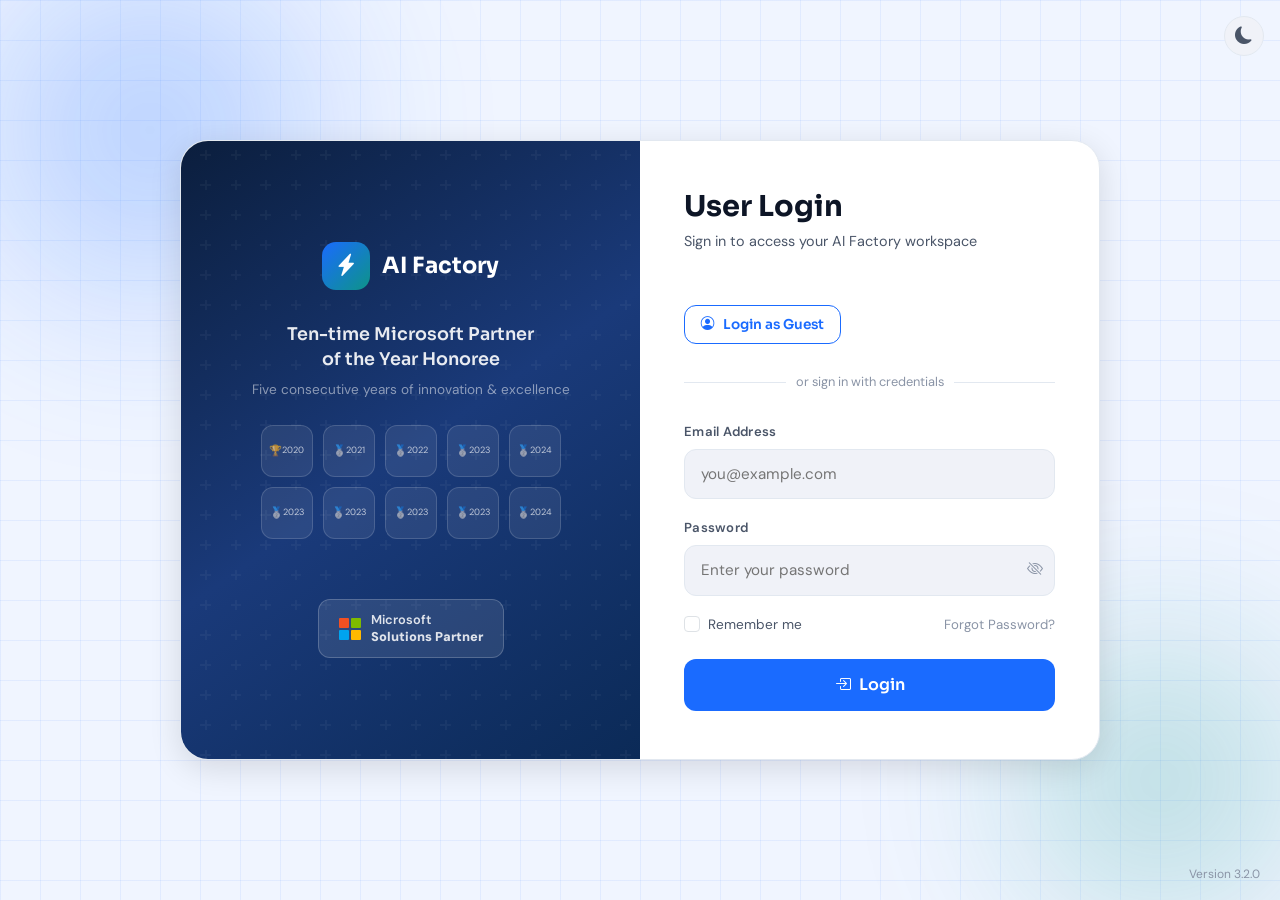
==== index.html @ bbc665ca "initial" ====
<!DOCTYPE html>
<html lang="en" data-theme="light">
<head>
  <meta charset="UTF-8" />
  <meta name="viewport" content="width=device-width, initial-scale=1.0" />
  <title>Login — AI Factory</title>

  <!-- Bootstrap 5 -->
  <link href="https://cdn.jsdelivr.net/npm/bootstrap@5.3.3/dist/css/bootstrap.min.css" rel="stylesheet" />
  <!-- Bootstrap Icons -->
  <link href="https://cdn.jsdelivr.net/npm/bootstrap-icons@1.11.3/font/bootstrap-icons.min.css" rel="stylesheet" />
  <!-- Google Fonts -->
  <link href="https://fonts.googleapis.com/css2?family=Sora:wght@300;400;500;600;700;800&family=DM+Sans:opsz,wght@9..40,300;9..40,400;9..40,500;9..40,600&display=swap" rel="stylesheet" />
  <!-- Styles -->
  <link rel="stylesheet" href="css/main.css" />
  <link rel="stylesheet" href="css/login.css" />

  <style>
    /* Spinner for button loading state */
    .spinner {
      display: inline-block;
      width: 14px; height: 14px;
      border: 2px solid rgba(255,255,255,.4);
      border-top-color: #fff;
      border-radius: 50%;
      animation: spin .7s linear infinite;
    }
    @keyframes spin { to { transform: rotate(360deg); } }

    /* Microsoft logo SVG colors */
    .ms-squares { display: flex; gap: 2px; }
    .ms-sq { width: 10px; height: 10px; border-radius: 1px; }
  </style>
</head>
<body class="login-body">

  <!-- Background elements -->
  <div class="login-grid"></div>
  <div class="login-blob login-blob-1"></div>
  <div class="login-blob login-blob-2"></div>

  <!-- Theme toggle (top-right) -->
  <button class="theme-toggle" style="position:fixed;top:16px;right:16px;z-index:100;"
          title="Toggle theme">
    <i class="bi bi-moon-fill"></i>
  </button>

  <!-- Toast container -->
  <div class="toast-container"></div>

  <!-- Login card -->
  <div class="login-wrapper">
    <div class="login-card">

      <!-- LEFT PANEL -->
      <div class="login-left">
        <!-- Logo -->
        <div class="login-logo anim-fade-up">
          <div class="login-logo-icon">
            <i class="bi bi-lightning-charge-fill"></i>
          </div>
          <span class="login-logo-text">AI Factory</span>
        </div>

        <!-- Title -->
        <div class="login-left-title anim-fade-up delay-1">
          Ten-time Microsoft Partner<br/>of the Year Honoree
        </div>
        <div class="login-left-sub anim-fade-up delay-2">
          Five consecutive years of innovation &amp; excellence
        </div>

        <!-- Award badges -->
        <div class="login-awards anim-fade-up delay-2" style="margin-top:24px;">
          <div class="award-badge" title="Winner 2020">🏆<small>2020</small></div>
          <div class="award-badge" title="Finalist 2021">🥈<small>2021</small></div>
          <div class="award-badge" title="Finalist 2022">🥈<small>2022</small></div>
          <div class="award-badge" title="Finalist 2023">🥈<small>2023</small></div>
          <div class="award-badge" title="Finalist 2024">🥈<small>2024</small></div>
          <div class="award-badge" title="Finalist 2023">🥈<small>2023</small></div>
          <div class="award-badge" title="Finalist 2023">🥈<small>2023</small></div>
          <div class="award-badge" title="Finalist 2023">🥈<small>2023</small></div>
          <div class="award-badge" title="Finalist 2023">🥈<small>2023</small></div>
          <div class="award-badge" title="Finalist 2024">🥈<small>2024</small></div>
        </div>

        <!-- Microsoft Partner badge -->
        <div class="ms-partner-badge anim-fade-up delay-3">
          <div class="ms-squares">
            <div style="display:grid;grid-template-columns:1fr 1fr;gap:2px;">
              <div style="width:10px;height:10px;background:#f25022;border-radius:1px;"></div>
              <div style="width:10px;height:10px;background:#7fba00;border-radius:1px;"></div>
              <div style="width:10px;height:10px;background:#00a4ef;border-radius:1px;"></div>
              <div style="width:10px;height:10px;background:#ffb900;border-radius:1px;"></div>
            </div>
          </div>
          <span>Microsoft<br/><strong>Solutions Partner</strong></span>
        </div>
      </div><!-- /login-left -->

      <!-- RIGHT PANEL -->
      <div class="login-right">
        <div class="login-right-header anim-fade-up">
          <h2>User Login</h2>
          <p>Sign in to access your AI Factory workspace</p>
        </div>

        <!-- Guest login -->
        <div class="guest-btn-wrap anim-fade-up delay-1">
          <button class="btn-outline-accent" id="guestBtn" style="font-size:.85rem;padding:8px 16px;">
            <i class="bi bi-person-circle"></i> Login as Guest
          </button>
        </div>

        <div class="or-divider anim-fade-up delay-1">or sign in with credentials</div>

        <!-- Login form -->
        <form id="loginForm" novalidate class="anim-fade-up delay-2">
          <!-- Email -->
          <div class="form-group">
            <label class="form-label" for="email">Email Address</label>
            <input
              type="email"
              id="email"
              class="form-input"
              placeholder="you@example.com"
              autocomplete="email"
            />
            <div class="field-error" id="emailError"></div>
          </div>

          <!-- Password -->
          <div class="form-group">
            <label class="form-label" for="password">Password</label>
            <div style="position:relative;">
              <input
                type="password"
                id="password"
                class="form-input"
                placeholder="Enter your password"
                autocomplete="current-password"
                style="padding-right:44px;"
              />
              <button type="button" id="togglePass"
                style="position:absolute;right:12px;top:50%;transform:translateY(-50%);
                       background:none;border:none;cursor:pointer;color:var(--text-muted);font-size:1rem;">
                <i class="bi bi-eye-slash" id="togglePassIcon"></i>
              </button>
            </div>
            <div class="field-error" id="passwordError"></div>
          </div>

          <!-- Remember me -->
          <div class="d-flex align-items-center justify-content-between" style="margin-top:4px;">
            <label class="d-flex align-items-center gap-2" style="cursor:pointer;">
              <input type="checkbox" id="remember" class="form-check-input" style="margin:0;" />
              <span class="form-check-label">Remember me</span>
            </label>
            <a href="#" class="forgot-link" style="margin:0;">Forgot Password?</a>
          </div>

          <!-- Submit -->
          <button type="submit" class="login-btn" id="loginBtn">
            <i class="bi bi-box-arrow-in-right"></i> Login
          </button>
        </form>

        <!-- Demo credentials hint -->
        <!-- <div class="demo-hint anim-fade-up delay-3">
          <div style="font-weight:700;margin-bottom:6px;color:var(--accent);">
            <i class="bi bi-info-circle"></i> Demo Accounts
          </div>
          <div style="margin-bottom:4px;">
            <strong>User 1 (No industry):</strong><br/>
            Email: <strong>demo@aifactory.com</strong> &nbsp;|&nbsp; Pass: <strong>Demo@123</strong>
          </div>
          <div>
            <strong>User 2 (Healthcare):</strong><br/>
            Email: <strong>health@aifactory.com</strong> &nbsp;|&nbsp; Pass: <strong>Health@123</strong>
          </div>
        </div> -->
      </div><!-- /login-right -->

    </div><!-- /login-card -->
  </div>

  <!-- Version -->
  <div class="login-version">Version 3.2.0</div>

  <!-- Scripts -->
  <script src="https://cdn.jsdelivr.net/npm/bootstrap@5.3.3/dist/js/bootstrap.bundle.min.js"></script>
  <script src="js/core.js"></script>
  <script>
    // Password toggle
    document.getElementById('togglePass')?.addEventListener('click', () => {
      const input = document.getElementById('password');
      const icon  = document.getElementById('togglePassIcon');
      if (input.type === 'password') {
        input.type = 'text';
        icon.className = 'bi bi-eye';
      } else {
        input.type = 'password';
        icon.className = 'bi bi-eye-slash';
      }
    });
  </script>
  <script src="js/login.js"></script>
</body>
</html>
---- css/main.css ----
/* =========================================
   AI Factory — Design System & Main Styles
   ========================================= */

/* Google Fonts */
@import url('https://fonts.googleapis.com/css2?family=Sora:wght@300;400;500;600;700;800&family=DM+Sans:ital,opsz,wght@0,9..40,300;0,9..40,400;0,9..40,500;0,9..40,600;1,9..40,400&display=swap');

/* ── CSS Variables (Light Mode) ── */
:root {
  /* Brand */
  --brand-primary: #1a6bff;
  --brand-secondary: #0d9488;
  --brand-gradient: linear-gradient(135deg, #1a6bff 0%, #0d9488 100%);

  /* Industry Accents (overridden per page) */
  --accent:        #1a6bff;
  --accent-light:  #e8f0ff;
  --accent-dark:   #1250cc;
  --accent-rgb:    26, 107, 255;

  /* Surface */
  --bg-body:       #f5f7fb;
  --bg-surface:    #ffffff;
  --bg-surface-2:  #f0f2f8;
  --bg-sidebar:    #0b1e3d;
  --bg-navbar:     #ffffff;

  /* Text */
  --text-primary:  #0d1526;
  --text-secondary:#4a5568;
  --text-muted:    #8a94a6;
  --text-inverse:  #ffffff;

  /* Border */
  --border:        #e2e8f0;
  --border-light:  #f0f4fa;

  /* Shadows */
  --shadow-sm:     0 1px 3px rgba(0,0,0,.06), 0 1px 2px rgba(0,0,0,.04);
  --shadow-md:     0 4px 16px rgba(0,0,0,.08);
  --shadow-lg:     0 8px 32px rgba(0,0,0,.12);
  --shadow-accent: 0 4px 20px rgba(var(--accent-rgb), .25);

  /* Typography */
  --font-display: 'Sora', sans-serif;
  --font-body:    'DM Sans', sans-serif;

  /* Radius */
  --radius-sm:  6px;
  --radius-md:  12px;
  --radius-lg:  20px;
  --radius-xl:  28px;

  /* Transitions */
  --transition: .22s cubic-bezier(.4,0,.2,1);
  --transition-slow: .38s cubic-bezier(.4,0,.2,1);

  /* Sidebar */
  --sidebar-width: 260px;
  --sidebar-collapsed: 72px;
}

/* ── Dark Mode Variables ── */
[data-theme="dark"] {
  --bg-body:       #0b1120;
  --bg-surface:    #111827;
  --bg-surface-2:  #1a2336;
  --bg-sidebar:    #070e1c;
  --bg-navbar:     #111827;

  --text-primary:  #f0f4ff;
  --text-secondary:#94a3b8;
  --text-muted:    #4a5568;

  --border:        #1e2d45;
  --border-light:  #1a2336;

  --shadow-sm:     0 1px 3px rgba(0,0,0,.3);
  --shadow-md:     0 4px 16px rgba(0,0,0,.4);
  --shadow-lg:     0 8px 32px rgba(0,0,0,.5);
}

/* ── Industry Themes ── */
[data-industry="healthcare"] {
  --accent:       #0d9488;
  --accent-light: #e6faf8;
  --accent-dark:  #0a7a70;
  --accent-rgb:   13, 148, 136;
}
[data-industry="financial"] {
  --accent:       #1a6bff;
  --accent-light: #e8f0ff;
  --accent-dark:  #1250cc;
  --accent-rgb:   26, 107, 255;
}
[data-industry="manufacturing"] {
  --accent:       #f97316;
  --accent-light: #fff3e8;
  --accent-dark:  #d95f00;
  --accent-rgb:   249, 115, 22;
}
[data-industry="retail"] {
  --accent:       #9333ea;
  --accent-light: #f3e8ff;
  --accent-dark:  #7c22d4;
  --accent-rgb:   147, 51, 234;
}
[data-industry="insurance"] {
  --accent:       #4f46e5;
  --accent-light: #eef2ff;
  --accent-dark:  #3d35c4;
  --accent-rgb:   79, 70, 229;
}

/* ── Reset & Base ── */
*, *::before, *::after { box-sizing: border-box; margin: 0; padding: 0; }

html { scroll-behavior: smooth; }

body {
  font-family: var(--font-body);
  background: var(--bg-body);
  color: var(--text-primary);
  transition: background var(--transition-slow), color var(--transition-slow);
  line-height: 1.6;
  -webkit-font-smoothing: antialiased;
}

h1, h2, h3, h4, h5, h6 {
  font-family: var(--font-display);
  font-weight: 700;
  line-height: 1.2;
  color: var(--text-primary);
}

a { text-decoration: none; color: var(--accent); transition: color var(--transition); }
a:hover { color: var(--accent-dark); }

img { max-width: 100%; display: block; }

/* ── Utility ── */
.text-accent { color: var(--accent) !important; }
.bg-accent   { background: var(--accent) !important; }
.border-accent { border-color: var(--accent) !important; }

.section-tag {
  display: inline-flex;
  align-items: center;
  gap: 6px;
  font-size: .75rem;
  font-weight: 600;
  letter-spacing: .08em;
  text-transform: uppercase;
  color: var(--accent);
  background: var(--accent-light);
  padding: 4px 12px;
  border-radius: 999px;
  margin-bottom: 14px;
}

.card-aif {
  background: var(--bg-surface);
  border: 1px solid var(--border);
  border-radius: var(--radius-lg);
  box-shadow: var(--shadow-sm);
  transition: transform var(--transition), box-shadow var(--transition), border-color var(--transition);
}
.card-aif:hover {
  transform: translateY(-3px);
  box-shadow: var(--shadow-md);
  border-color: rgba(var(--accent-rgb), .3);
}

.btn-accent {
  background: var(--accent);
  color: #fff !important;
  border: none;
  border-radius: var(--radius-md);
  padding: 10px 24px;
  font-family: var(--font-display);
  font-weight: 600;
  font-size: .9rem;
  cursor: pointer;
  transition: background var(--transition), box-shadow var(--transition), transform var(--transition);
  display: inline-flex;
  align-items: center;
  gap: 8px;
}
.btn-accent:hover {
  background: var(--accent-dark);
  box-shadow: var(--shadow-accent);
  transform: translateY(-1px);
  color: #fff !important;
}

.btn-outline-accent {
  background: transparent;
  color: var(--accent) !important;
  border: 1.5px solid var(--accent);
  border-radius: var(--radius-md);
  padding: 9px 22px;
  font-family: var(--font-display);
  font-weight: 600;
  font-size: .9rem;
  cursor: pointer;
  transition: all var(--transition);
  display: inline-flex;
  align-items: center;
  gap: 8px;
}
.btn-outline-accent:hover {
  background: var(--accent);
  color: #fff !important;
  box-shadow: var(--shadow-accent);
}

/* ── Theme Toggle ── */
.theme-toggle {
  width: 40px;
  height: 40px;
  border-radius: 50%;
  border: 1.5px solid var(--border);
  background: var(--bg-surface-2);
  cursor: pointer;
  display: flex;
  align-items: center;
  justify-content: center;
  font-size: 1.1rem;
  transition: all var(--transition);
  color: var(--text-secondary);
}
.theme-toggle:hover {
  border-color: var(--accent);
  color: var(--accent);
  background: var(--accent-light);
}

/* ── Animations ── */
@keyframes fadeUp {
  from { opacity: 0; transform: translateY(24px); }
  to   { opacity: 1; transform: translateY(0); }
}
@keyframes fadeIn {
  from { opacity: 0; }
  to   { opacity: 1; }
}
@keyframes scaleIn {
  from { opacity: 0; transform: scale(.94); }
  to   { opacity: 1; transform: scale(1); }
}
@keyframes pulse-dot {
  0%, 100% { transform: scale(1); opacity: 1; }
  50%       { transform: scale(1.4); opacity: .7; }
}
@keyframes slideRight {
  from { width: 0; }
  to   { width: 100%; }
}

.anim-fade-up   { animation: fadeUp .6s ease both; }
.anim-fade-in   { animation: fadeIn .5s ease both; }
.anim-scale-in  { animation: scaleIn .5s ease both; }

.delay-1 { animation-delay: .1s; }
.delay-2 { animation-delay: .2s; }
.delay-3 { animation-delay: .3s; }
.delay-4 { animation-delay: .4s; }
.delay-5 { animation-delay: .5s; }
.delay-6 { animation-delay: .6s; }

/* ── Scrollbar ── */
::-webkit-scrollbar { width: 6px; height: 6px; }
::-webkit-scrollbar-track { background: transparent; }
::-webkit-scrollbar-thumb { background: var(--border); border-radius: 99px; }
::-webkit-scrollbar-thumb:hover { background: var(--text-muted); }
---- css/login.css ----
/* =========================================
   Login Page Styles
   ========================================= */

body.login-body {
  min-height: 100vh;
  background: #f0f5ff;
  display: flex;
  align-items: center;
  justify-content: center;
  position: relative;
  overflow: hidden;
}

[data-theme="dark"] body.login-body,
[data-theme="dark"].login-body {
  background: #080f1e;
}

/* Decorative blobs */
.login-blob {
  position: fixed;
  border-radius: 50%;
  filter: blur(80px);
  opacity: .35;
  pointer-events: none;
  z-index: 0;
}
.login-blob-1 {
  width: 500px; height: 500px;
  background: radial-gradient(circle, #1a6bff 0%, transparent 70%);
  top: -120px; left: -100px;
  animation: blobFloat 8s ease-in-out infinite alternate;
}
.login-blob-2 {
  width: 400px; height: 400px;
  background: radial-gradient(circle, #0d9488 0%, transparent 70%);
  bottom: -80px; right: -80px;
  animation: blobFloat 10s ease-in-out infinite alternate-reverse;
}

@keyframes blobFloat {
  from { transform: translate(0,0) scale(1); }
  to   { transform: translate(30px, 20px) scale(1.08); }
}

/* Circuit grid bg */
.login-grid {
  position: fixed;
  inset: 0;
  background-image:
    linear-gradient(rgba(26,107,255,.07) 1px, transparent 1px),
    linear-gradient(90deg, rgba(26,107,255,.07) 1px, transparent 1px);
  background-size: 40px 40px;
  z-index: 0;
  pointer-events: none;
}

/* Login card */
.login-wrapper {
  position: relative;
  z-index: 1;
  width: 100%;
  max-width: 960px;
  padding: 20px;
}

.login-card {
  background: var(--bg-surface);
  border: 1px solid var(--border);
  border-radius: var(--radius-xl);
  box-shadow: var(--shadow-lg);
  overflow: hidden;
  display: grid;
  grid-template-columns: 1fr 1fr;
  min-height: 580px;
  animation: scaleIn .5s ease both;
}

@media (max-width: 768px) {
  .login-card { grid-template-columns: 1fr; }
  .login-left  { display: none; }
}

/* Left panel */
.login-left {
  background: linear-gradient(145deg, #0b1e3d 0%, #1a3a7a 50%, #0b2a57 100%);
  padding: 48px 40px;
  display: flex;
  flex-direction: column;
  align-items: center;
  justify-content: center;
  position: relative;
  overflow: hidden;
}

.login-left::before {
  content: '';
  position: absolute;
  inset: 0;
  background: url("data:image/svg+xml,%3Csvg width='60' height='60' viewBox='0 0 60 60' xmlns='http://www.w3.org/2000/svg'%3E%3Cg fill='none' fill-rule='evenodd'%3E%3Cg fill='%23ffffff' fill-opacity='0.04'%3E%3Cpath d='M36 34v-4h-2v4h-4v2h4v4h2v-4h4v-2h-4zm0-30V0h-2v4h-4v2h4v4h2V6h4V4h-4zM6 34v-4H4v4H0v2h4v4h2v-4h4v-2H6zM6 4V0H4v4H0v2h4v4h2V6h4V4H6z'/%3E%3C/g%3E%3C/g%3E%3C/svg%3E") center/60px;
}

.login-logo {
  display: flex;
  align-items: center;
  gap: 12px;
  margin-bottom: 32px;
}
.login-logo-icon {
  width: 48px; height: 48px;
  background: var(--brand-gradient);
  border-radius: 14px;
  display: flex; align-items: center; justify-content: center;
  font-size: 1.4rem; color: #fff;
}
.login-logo-text {
  font-family: var(--font-display);
  font-size: 1.4rem;
  font-weight: 700;
  color: #fff;
}

.login-awards {
  display: grid;
  grid-template-columns: repeat(5, 1fr);
  gap: 10px;
  margin-bottom: 32px;
}
.award-badge {
  width: 52px; height: 52px;
  background: rgba(255,255,255,.08);
  border: 1px solid rgba(255,255,255,.15);
  border-radius: 12px;
  display: flex; align-items: center; justify-content: center;
  font-size: .65rem; color: rgba(255,255,255,.7);
  text-align: center;
  line-height: 1.2;
  transition: all var(--transition);
  position: relative;
}
.award-badge:hover {
  background: rgba(255,255,255,.15);
  border-color: rgba(255,255,255,.3);
}
.award-badge .award-year {
  position: absolute;
  bottom: -18px;
  font-size: .6rem;
  color: rgba(255,255,255,.5);
  white-space: nowrap;
}

.login-left-title {
  font-family: var(--font-display);
  font-size: 1.1rem;
  font-weight: 600;
  color: rgba(255,255,255,.9);
  text-align: center;
  margin-bottom: 8px;
  line-height: 1.4;
}
.login-left-sub {
  font-size: .85rem;
  color: rgba(255,255,255,.5);
  text-align: center;
}

.ms-partner-badge {
  display: flex;
  align-items: center;
  gap: 10px;
  background: rgba(255,255,255,.1);
  border: 1px solid rgba(255,255,255,.2);
  border-radius: 12px;
  padding: 12px 20px;
  margin-top: 28px;
}
.ms-partner-badge span {
  font-size: .8rem;
  font-weight: 600;
  color: rgba(255,255,255,.85);
  line-height: 1.3;
}

/* Right panel */
.login-right {
  padding: 48px 44px;
  display: flex;
  flex-direction: column;
  justify-content: center;
}

.login-right-header {
  margin-bottom: 36px;
}
.login-right-header h2 {
  font-family: var(--font-display);
  font-size: 1.8rem;
  color: var(--text-primary);
  margin-bottom: 6px;
}
.login-right-header p {
  font-size: .9rem;
  color: var(--text-secondary);
}

.guest-btn-wrap {
  display: flex;
  align-items: center;
  gap: 12px;
  margin-bottom: 28px;
}
.or-divider {
  display: flex;
  align-items: center;
  gap: 10px;
  font-size: .8rem;
  color: var(--text-muted);
  margin-bottom: 28px;
}
.or-divider::before, .or-divider::after {
  content: '';
  flex: 1;
  height: 1px;
  background: var(--border);
}

/* Form fields */
.form-group { margin-bottom: 18px; }
.form-label {
  display: block;
  font-size: .82rem;
  font-weight: 600;
  color: var(--text-secondary);
  margin-bottom: 7px;
  letter-spacing: .02em;
}
.form-input {
  width: 100%;
  background: var(--bg-surface-2);
  border: 1.5px solid var(--border);
  border-radius: var(--radius-md);
  padding: 12px 16px;
  font-family: var(--font-body);
  font-size: .95rem;
  color: var(--text-primary);
  transition: border-color var(--transition), box-shadow var(--transition), background var(--transition);
  outline: none;
}
.form-input:focus {
  border-color: var(--accent);
  box-shadow: 0 0 0 3px rgba(var(--accent-rgb), .12);
  background: var(--bg-surface);
}
.form-input.error { border-color: #ef4444; }
.form-input.error:focus { box-shadow: 0 0 0 3px rgba(239,68,68,.12); }

.field-error {
  font-size: .78rem;
  color: #ef4444;
  margin-top: 5px;
  display: none;
}
.field-error.visible { display: block; }

.form-check-label {
  font-size: .85rem;
  color: var(--text-secondary);
  cursor: pointer;
}
.form-check-input {
  accent-color: var(--accent);
  width: 16px; height: 16px;
  cursor: pointer;
}

.login-btn {
  width: 100%;
  padding: 13px;
  font-size: 1rem;
  font-weight: 600;
  margin-top: 24px;
  border-radius: var(--radius-md);
  background: var(--accent);
  color: #fff;
  border: none;
  cursor: pointer;
  font-family: var(--font-display);
  transition: all var(--transition);
  display: flex;
  align-items: center;
  justify-content: center;
  gap: 8px;
}
.login-btn:hover {
  background: var(--accent-dark);
  box-shadow: var(--shadow-accent);
  transform: translateY(-1px);
}
.login-btn:active { transform: translateY(0); }

.forgot-link {
  font-size: .83rem;
  color: var(--text-muted);
  cursor: pointer;
  margin-top: 16px;
  display: block;
  text-align: right;
}
.forgot-link:hover { color: var(--accent); }

.login-version {
  position: fixed;
  bottom: 16px; right: 20px;
  font-size: .75rem;
  color: var(--text-muted);
  z-index: 1;
}

/* Toast */
.toast-container {
  position: fixed;
  top: 20px; right: 20px;
  z-index: 9999;
}
.toast-msg {
  background: var(--bg-surface);
  border: 1px solid var(--border);
  border-radius: var(--radius-md);
  padding: 12px 18px;
  box-shadow: var(--shadow-lg);
  font-size: .88rem;
  color: var(--text-primary);
  display: flex;
  align-items: center;
  gap: 10px;
  animation: fadeUp .3s ease;
  margin-bottom: 8px;
}
.toast-msg.success { border-left: 3px solid #22c55e; }
.toast-msg.error   { border-left: 3px solid #ef4444; }

/* Demo creds hint */
.demo-hint {
  background: var(--accent-light);
  border: 1px solid rgba(var(--accent-rgb), .2);
  border-radius: var(--radius-md);
  padding: 12px 16px;
  margin-top: 20px;
  font-size: .82rem;
  color: var(--text-secondary);
}
.demo-hint strong { color: var(--accent); }
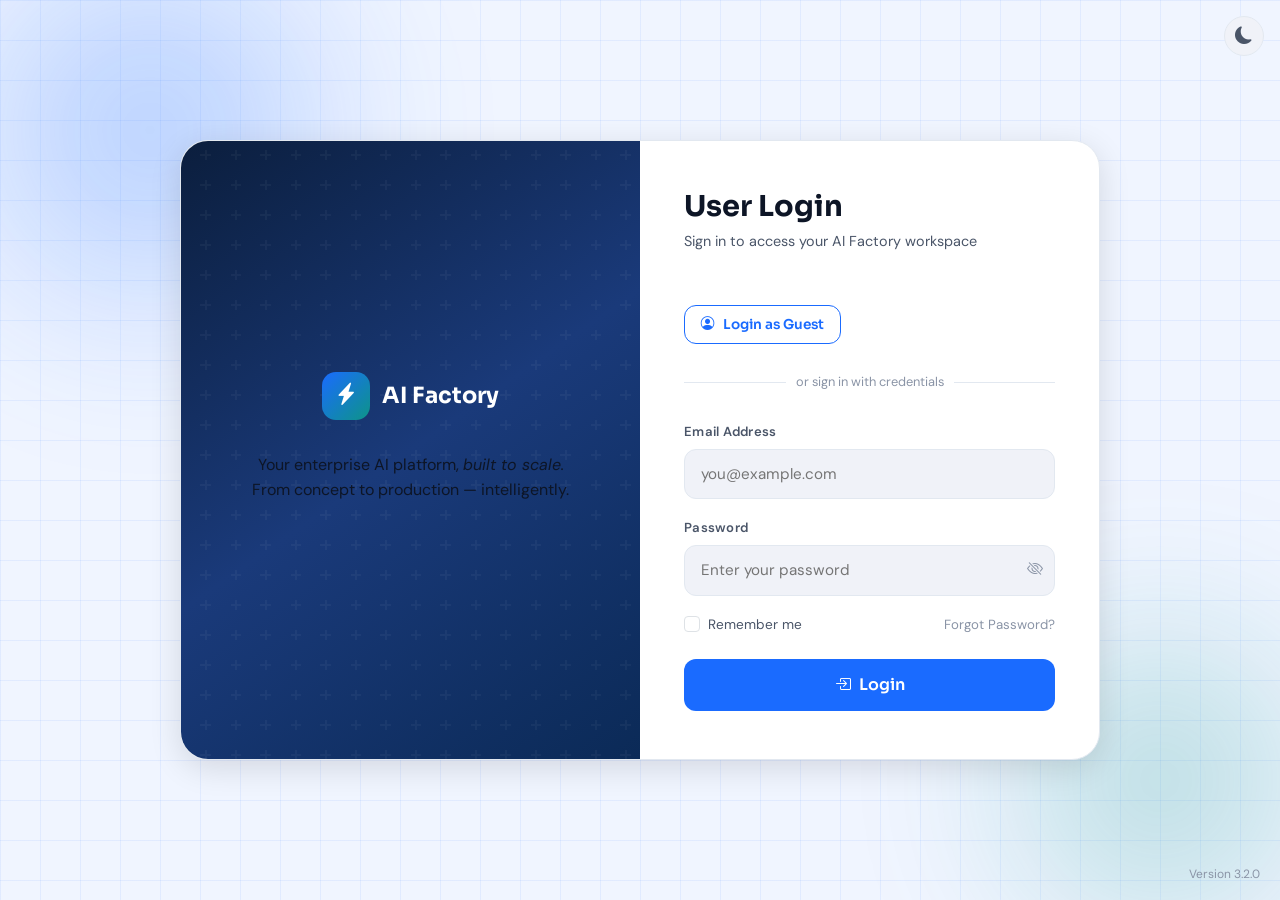
==== commit 198667ef: "Updated Index.html" ====
--- a/index.html
+++ b/index.html
@@ -54,6 +54,7 @@
 
       <!-- LEFT PANEL -->
       <div class="login-left">
+
         <!-- Logo -->
         <div class="login-logo anim-fade-up">
           <div class="login-logo-icon">
@@ -62,40 +63,211 @@
           <span class="login-logo-text">AI Factory</span>
         </div>
 
-        <!-- Title -->
-        <div class="login-left-title anim-fade-up delay-1">
-          Ten-time Microsoft Partner<br/>of the Year Honoree
-        </div>
-        <div class="login-left-sub anim-fade-up delay-2">
-          Five consecutive years of innovation &amp; excellence
-        </div>
-
-        <!-- Award badges -->
-        <div class="login-awards anim-fade-up delay-2" style="margin-top:24px;">
-          <div class="award-badge" title="Winner 2020">🏆<small>2020</small></div>
-          <div class="award-badge" title="Finalist 2021">🥈<small>2021</small></div>
-          <div class="award-badge" title="Finalist 2022">🥈<small>2022</small></div>
-          <div class="award-badge" title="Finalist 2023">🥈<small>2023</small></div>
-          <div class="award-badge" title="Finalist 2024">🥈<small>2024</small></div>
-          <div class="award-badge" title="Finalist 2023">🥈<small>2023</small></div>
-          <div class="award-badge" title="Finalist 2023">🥈<small>2023</small></div>
-          <div class="award-badge" title="Finalist 2023">🥈<small>2023</small></div>
-          <div class="award-badge" title="Finalist 2023">🥈<small>2023</small></div>
-          <div class="award-badge" title="Finalist 2024">🥈<small>2024</small></div>
-        </div>
-
-        <!-- Microsoft Partner badge -->
-        <div class="ms-partner-badge anim-fade-up delay-3">
-          <div class="ms-squares">
-            <div style="display:grid;grid-template-columns:1fr 1fr;gap:2px;">
-              <div style="width:10px;height:10px;background:#f25022;border-radius:1px;"></div>
-              <div style="width:10px;height:10px;background:#7fba00;border-radius:1px;"></div>
-              <div style="width:10px;height:10px;background:#00a4ef;border-radius:1px;"></div>
-              <div style="width:10px;height:10px;background:#ffb900;border-radius:1px;"></div>
-            </div>
-          </div>
-          <span>Microsoft<br/><strong>Solutions Partner</strong></span>
-        </div>
+        <!-- Tagline -->
+        <div class="ll-headline anim-fade-up delay-1">
+          Your enterprise AI platform, <em>built to scale.</em>
+        </div>
+        <div class="ll-sub anim-fade-up delay-2">
+          From concept to production — intelligently.
+        </div>
+
+        <!-- Illustration -->
+        <div class="ll-illustration anim-fade-up delay-2">
+          <svg viewBox="0 0 360 300" xmlns="http://www.w3.org/2000/svg" class="ll-svg">
+            <defs>
+
+              <radialGradient id="bgGlow" cx="50%" cy="50%" r="50%">
+                <stop offset="0%" stop-color="#1a6bff" stop-opacity=".15"></stop>
+                <stop offset="100%" stop-color="#0d9488" stop-opacity="0"></stop>
+              </radialGradient>
+
+              <linearGradient id="coreGrad" x1="0%" y1="0%" x2="100%" y2="100%">
+                <stop offset="0%" stop-color="#1a6bff"></stop>
+                <stop offset="100%" stop-color="#0d9488"></stop>
+              </linearGradient>
+
+              <linearGradient id="ringGrad" x1="0%" y1="0%" x2="100%" y2="100%">
+                <stop offset="0%" stop-color="#1a6bff" stop-opacity=".5"></stop>
+                <stop offset="100%" stop-color="#0d9488" stop-opacity=".5"></stop>
+              </linearGradient>
+
+              <linearGradient id="barA" x1="0%" y1="0%" x2="0%" y2="100%">
+                <stop offset="0%" stop-color="#1a6bff" stop-opacity=".9"></stop>
+                <stop offset="100%" stop-color="#0d9488" stop-opacity=".6"></stop>
+              </linearGradient>
+              <linearGradient id="barB" x1="0%" y1="0%" x2="0%" y2="100%">
+                <stop offset="0%" stop-color="#0d9488" stop-opacity=".9"></stop>
+                <stop offset="100%" stop-color="#1a6bff" stop-opacity=".5"></stop>
+              </linearGradient>
+
+              <filter id="softglow" x="-40%" y="-40%" width="180%" height="180%">
+                <feGaussianBlur stdDeviation="4" result="b"></feGaussianBlur>
+                <feMerge><feMergeNode in="b"></feMergeNode><feMergeNode in="SourceGraphic"></feMergeNode></feMerge>
+              </filter>
+
+              <filter id="subtleglow" x="-20%" y="-20%" width="140%" height="140%">
+                <feGaussianBlur stdDeviation="2" result="b"></feGaussianBlur>
+                <feMerge><feMergeNode in="b"></feMergeNode><feMergeNode in="SourceGraphic"></feMergeNode></feMerge>
+              </filter>
+
+              <clipPath id="cardClip">
+                <rect x="60" y="50" width="240" height="190" rx="18"></rect>
+              </clipPath>
+            </defs>
+
+            <!-- Ambient background glow -->
+            <ellipse cx="180" cy="148" rx="155" ry="128" fill="url(#bgGlow)"></ellipse>
+
+            <!-- ── Outer decorative orbit rings ── -->
+            <ellipse cx="180" cy="148" rx="148" ry="120" fill="none" stroke="rgba(255,255,255,.05)" stroke-width="1" stroke-dasharray="3 7"></ellipse>
+            <ellipse cx="180" cy="148" rx="118" ry="94" fill="none" stroke="rgba(255,255,255,.07)" stroke-width="1" stroke-dasharray="5 9"></ellipse>
+
+            <!-- ── Floating mini dashboard card ── -->
+            <!-- card shadow -->
+            <rect x="62" y="53" width="236" height="185" rx="17" fill="rgba(0,0,0,.35)" filter="url(#softglow)"></rect>
+            <!-- card body -->
+            <rect x="60" y="50" width="236" height="185" rx="17" fill="rgba(255,255,255,.05)" stroke="rgba(255,255,255,.1)" stroke-width="1"></rect>
+            <!-- card header bar -->
+            <rect x="60" y="50" width="236" height="36" rx="17" fill="rgba(255,255,255,.06)"></rect>
+            <rect x="60" y="68" width="236" height="18" fill="rgba(255,255,255,.06)"></rect>
+            <!-- traffic-light dots -->
+            <circle cx="81" cy="68" r="4.5" fill="rgba(255,255,255,.12)"></circle>
+            <circle cx="96" cy="68" r="4.5" fill="rgba(255,255,255,.12)"></circle>
+            <circle cx="111" cy="68" r="4.5" fill="rgba(255,255,255,.12)"></circle>
+            <!-- header label placeholder -->
+            <rect x="128" y="62" width="90" height="7" rx="3.5" fill="rgba(255,255,255,.12)"></rect>
+            <!-- right icon placeholder -->
+            <rect x="262" y="62" width="18" height="7" rx="3.5" fill="rgba(255,255,255,.08)"></rect>
+
+            <!-- ── Chart area (inside card) ── -->
+            <!-- subtle chart bg -->
+            <rect x="76" y="96" width="204" height="94" rx="8" fill="rgba(255,255,255,.03)" stroke="rgba(255,255,255,.05)" stroke-width="1"></rect>
+
+            <!-- Grid lines (horizontal) -->
+            <line x1="76" y1="120" x2="280" y2="120" stroke="rgba(255,255,255,.05)" stroke-width="1"></line>
+            <line x1="76" y1="140" x2="280" y2="140" stroke="rgba(255,255,255,.05)" stroke-width="1"></line>
+            <line x1="76" y1="160" x2="280" y2="160" stroke="rgba(255,255,255,.05)" stroke-width="1"></line>
+
+            <!-- Smooth area chart fill -->
+            <path d="M80,172 C100,172 105,130 120,125 C135,120 145,155 160,145
+                      C175,135 185,108 200,110 C215,112 225,140 240,132
+                      C255,124 265,105 276,100 L276,172 Z" fill="url(#barA)" opacity=".25"></path>
+            <!-- Area chart line -->
+            <path d="M80,172 C100,172 105,130 120,125 C135,120 145,155 160,145
+                      C175,135 185,108 200,110 C215,112 225,140 240,132
+                      C255,124 265,105 276,100" fill="none" stroke="url(#ringGrad)" stroke-width="2" stroke-linecap="round" filter="url(#subtleglow)"></path>
+
+            <!-- Second line (teal) -->
+            <path d="M80,165 C98,162 110,148 126,150 C142,152 152,168 168,162
+                      C184,156 192,138 208,135 C224,132 236,148 252,142 C262,138 270,128 276,122" fill="none" stroke="rgba(13,148,136,.55)" stroke-width="1.5" stroke-dasharray="4 3" stroke-linecap="round"></path>
+
+            <!-- Animated dot tracking the main line -->
+            <circle r="4" fill="#1a6bff" filter="url(#subtleglow)">
+              <animateMotion dur="5s" repeatCount="indefinite" path="M80,172 C100,172 105,130 120,125 C135,120 145,155 160,145 C175,135 185,108 200,110 C215,112 225,140 240,132 C255,124 265,105 276,100" keyTimes="0;1" calcMode="linear"></animateMotion>
+            </circle>
+
+            <!-- ── Mini bar chart (right side of card) ── -->
+            <rect x="236" y="104" width="12" height="50" rx="3" fill="url(#barA)" opacity=".5"></rect>
+            <rect x="252" y="116" width="12" height="38" rx="3" fill="url(#barB)" opacity=".5"></rect>
+
+            <!-- ── KPI pill row at card bottom ── -->
+            <!-- pill 1 -->
+            <rect x="76" y="200" width="66" height="22" rx="7" fill="rgba(26,107,255,.15)" stroke="rgba(26,107,255,.25)" stroke-width="1"></rect>
+            <rect x="84" y="207" width="30" height="5" rx="2.5" fill="rgba(255,255,255,.35)"></rect>
+            <rect x="84" y="215" width="18" height="4" rx="2" fill="rgba(26,107,255,.6)"></rect>
+            <!-- pill 2 -->
+            <rect x="150" y="200" width="66" height="22" rx="7" fill="rgba(13,148,136,.15)" stroke="rgba(13,148,136,.25)" stroke-width="1"></rect>
+            <rect x="158" y="207" width="30" height="5" rx="2.5" fill="rgba(255,255,255,.35)"></rect>
+            <rect x="158" y="215" width="22" height="4" rx="2" fill="rgba(13,148,136,.6)"></rect>
+            <!-- pill 3 -->
+            <rect x="224" y="200" width="66" height="22" rx="7" fill="rgba(99,102,241,.15)" stroke="rgba(99,102,241,.25)" stroke-width="1"></rect>
+            <rect x="232" y="207" width="30" height="5" rx="2.5" fill="rgba(255,255,255,.35)"></rect>
+            <rect x="232" y="215" width="26" height="4" rx="2" fill="rgba(99,102,241,.6)"></rect>
+
+            <!-- ── Central AI core orb (floating above card) ── -->
+            <!-- outer halo -->
+            <circle cx="180" cy="148" r="46" fill="none" stroke="url(#ringGrad)" stroke-width="1" opacity=".4">
+              <animateTransform attributeName="transform" type="rotate" from="0 180 148" to="360 180 148" dur="18s" repeatCount="indefinite"></animateTransform>
+            </circle>
+            <!-- rotating dashed ring -->
+            <circle cx="180" cy="148" r="38" fill="none" stroke="rgba(255,255,255,.15)" stroke-width="1" stroke-dasharray="6 5">
+              <animateTransform attributeName="transform" type="rotate" from="0 180 148" to="-360 180 148" dur="12s" repeatCount="indefinite"></animateTransform>
+            </circle>
+            <!-- core body -->
+            <circle cx="180" cy="148" r="30" fill="url(#coreGrad)" filter="url(#softglow)" opacity=".92"></circle>
+            <!-- core highlight -->
+            <ellipse cx="174" cy="140" rx="10" ry="7" fill="rgba(255,255,255,.18)"></ellipse>
+            <!-- circuit / AI icon -->
+            <g transform="translate(166,134)" fill="none" stroke="white" stroke-width="1.7" stroke-linecap="round" stroke-linejoin="round">
+              <!-- abstract neural net / circuit -->
+              <circle cx="14" cy="14" r="5" stroke-opacity=".9"></circle>
+              <line x1="14" y1="9" x2="14" y2="4"></line>
+              <line x1="14" y1="19" x2="14" y2="24"></line>
+              <line x1="9" y1="14" x2="4" y2="14"></line>
+              <line x1="19" y1="14" x2="24" y2="14"></line>
+              <circle cx="14" cy="4" r="2" fill="white" stroke="none"></circle>
+              <circle cx="14" cy="24" r="2" fill="white" stroke="none"></circle>
+              <circle cx="4" cy="14" r="2" fill="white" stroke="none"></circle>
+              <circle cx="24" cy="14" r="2" fill="white" stroke="none"></circle>
+              <line x1="10" y1="10" x2="6" y2="6" stroke-opacity=".5"></line>
+              <line x1="18" y1="10" x2="22" y2="6" stroke-opacity=".5"></line>
+              <line x1="10" y1="18" x2="6" y2="22" stroke-opacity=".5"></line>
+              <line x1="18" y1="18" x2="22" y2="22" stroke-opacity=".5"></line>
+            </g>
+            <!-- pulse rings -->
+            <circle cx="180" cy="148" r="30" fill="none" stroke="rgba(26,107,255,.6)" stroke-width="1.5">
+              <animate attributeName="r" values="30;54;30" dur="3.5s" repeatCount="indefinite"></animate>
+              <animate attributeName="opacity" values=".7;0;.7" dur="3.5s" repeatCount="indefinite"></animate>
+            </circle>
+            <circle cx="180" cy="148" r="30" fill="none" stroke="rgba(13,148,136,.4)" stroke-width="1">
+              <animate attributeName="r" values="30;46;30" dur="3.5s" begin="1.2s" repeatCount="indefinite"></animate>
+              <animate attributeName="opacity" values=".5;0;.5" dur="3.5s" begin="1.2s" repeatCount="indefinite"></animate>
+            </circle>
+
+            <!-- ── Floating micro-cards (surrounding the orb) ── -->
+            <!-- Top-left chip -->
+            <g transform="translate(28,62)">
+              <rect width="68" height="28" rx="8" fill="rgba(255,255,255,.07)" stroke="rgba(255,255,255,.12)" stroke-width="1"></rect>
+              <rect x="8" y="8" width="22" height="5" rx="2.5" fill="rgba(255,255,255,.3)"></rect>
+              <rect x="8" y="16" width="14" height="4" rx="2" fill="rgba(26,107,255,.7)"></rect>
+              <circle cx="56" cy="14" r="6" fill="rgba(13,148,136,.3)" stroke="rgba(13,148,136,.5)" stroke-width="1"></circle>
+            </g>
+            <!-- Top-right chip -->
+            <g transform="translate(264,62)">
+              <rect width="68" height="28" rx="8" fill="rgba(255,255,255,.07)" stroke="rgba(255,255,255,.12)" stroke-width="1"></rect>
+              <rect x="8" y="8" width="22" height="5" rx="2.5" fill="rgba(255,255,255,.3)"></rect>
+              <rect x="8" y="16" width="18" height="4" rx="2" fill="rgba(99,102,241,.7)"></rect>
+              <circle cx="56" cy="14" r="6" fill="rgba(26,107,255,.3)" stroke="rgba(26,107,255,.5)" stroke-width="1"></circle>
+            </g>
+            <!-- Bottom-left chip -->
+            <g transform="translate(14,218)">
+              <rect width="72" height="28" rx="8" fill="rgba(255,255,255,.07)" stroke="rgba(255,255,255,.12)" stroke-width="1"></rect>
+              <rect x="8" y="8" width="28" height="5" rx="2.5" fill="rgba(255,255,255,.3)"></rect>
+              <rect x="8" y="16" width="16" height="4" rx="2" fill="rgba(13,148,136,.7)"></rect>
+              <circle cx="60" cy="14" r="6" fill="rgba(249,115,22,.25)" stroke="rgba(249,115,22,.45)" stroke-width="1"></circle>
+            </g>
+            <!-- Bottom-right chip -->
+            <g transform="translate(274,218)">
+              <rect width="72" height="28" rx="8" fill="rgba(255,255,255,.07)" stroke="rgba(255,255,255,.12)" stroke-width="1"></rect>
+              <rect x="8" y="8" width="24" height="5" rx="2.5" fill="rgba(255,255,255,.3)"></rect>
+              <rect x="8" y="16" width="20" height="4" rx="2" fill="rgba(26,107,255,.7)"></rect>
+              <circle cx="60" cy="14" r="6" fill="rgba(13,148,136,.25)" stroke="rgba(13,148,136,.45)" stroke-width="1"></circle>
+            </g>
+
+            <!-- ── Floating data particles ── -->
+            <circle r="2" fill="rgba(26,107,255,.8)" opacity=".7">
+              <animateMotion dur="7s" repeatCount="indefinite" path="M90,90 Q180,30 270,90 Q330,148 270,210 Q180,270 90,210 Q30,148 90,90"></animateMotion>
+            </circle>
+            <circle r="1.5" fill="rgba(13,148,136,.8)" opacity=".7">
+              <animateMotion dur="9s" repeatCount="indefinite" begin="2s" path="M270,90 Q180,30 90,90 Q30,148 90,210 Q180,270 270,210 Q330,148 270,90"></animateMotion>
+            </circle>
+            <circle r="1.5" fill="rgba(255,255,255,.5)" opacity=".6">
+              <animateMotion dur="11s" repeatCount="indefinite" begin="4s" path="M180,50 Q260,90 290,148 Q260,210 180,250 Q100,210 70,148 Q100,90 180,50"></animateMotion>
+            </circle>
+
+          </svg>
+        </div>
+
       </div><!-- /login-left -->
 
       <!-- RIGHT PANEL -->
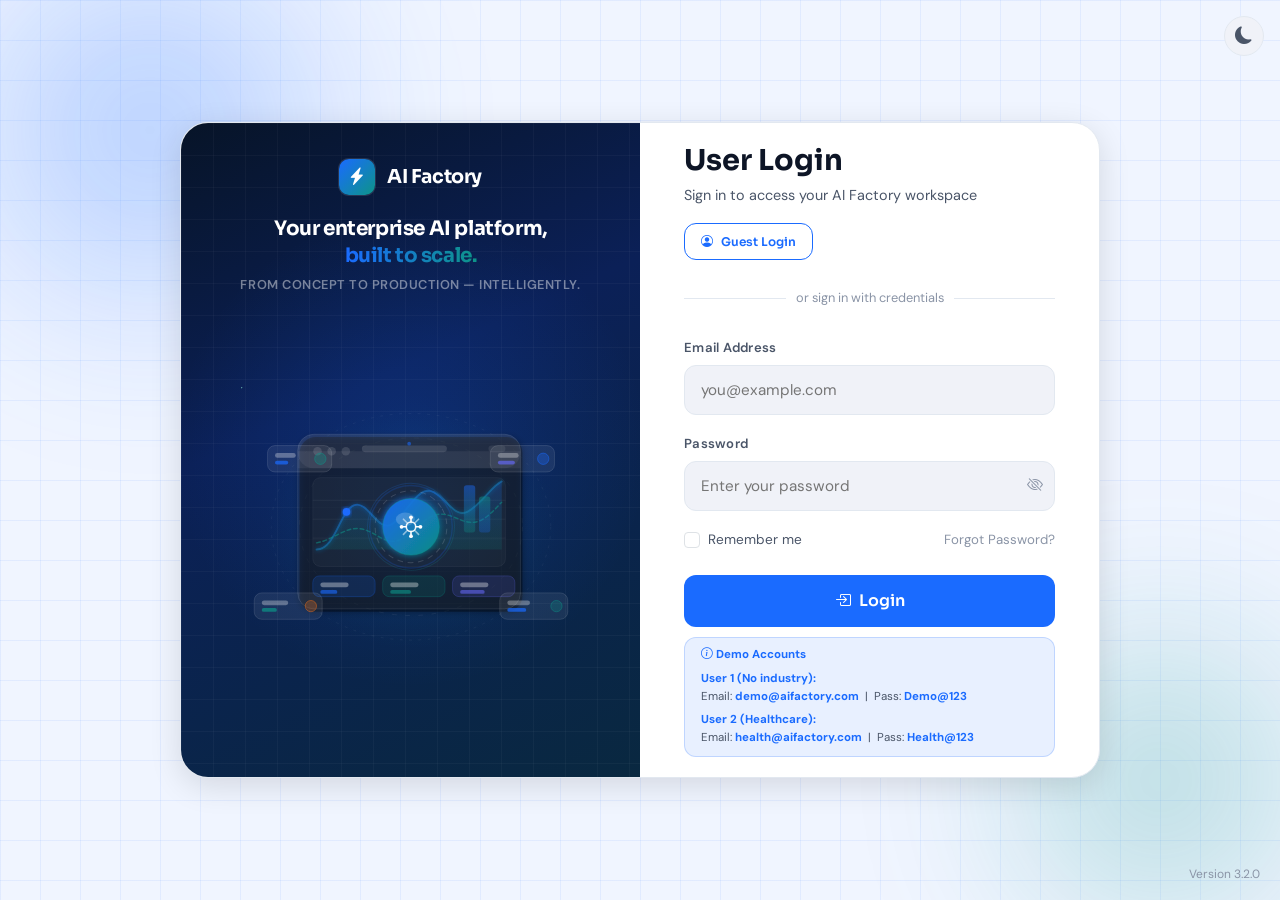
==== commit c403a947: "Fixed paths and login page css" ====
--- a/index.html
+++ b/index.html
@@ -77,192 +77,235 @@
             <defs>
 
               <radialGradient id="bgGlow" cx="50%" cy="50%" r="50%">
-                <stop offset="0%" stop-color="#1a6bff" stop-opacity=".15"></stop>
-                <stop offset="100%" stop-color="#0d9488" stop-opacity="0"></stop>
+                <stop offset="0%"   stop-color="#1a6bff" stop-opacity=".15"/>
+                <stop offset="100%" stop-color="#0d9488" stop-opacity="0"/>
               </radialGradient>
 
               <linearGradient id="coreGrad" x1="0%" y1="0%" x2="100%" y2="100%">
-                <stop offset="0%" stop-color="#1a6bff"></stop>
-                <stop offset="100%" stop-color="#0d9488"></stop>
+                <stop offset="0%"   stop-color="#1a6bff"/>
+                <stop offset="100%" stop-color="#0d9488"/>
               </linearGradient>
 
               <linearGradient id="ringGrad" x1="0%" y1="0%" x2="100%" y2="100%">
-                <stop offset="0%" stop-color="#1a6bff" stop-opacity=".5"></stop>
-                <stop offset="100%" stop-color="#0d9488" stop-opacity=".5"></stop>
+                <stop offset="0%"   stop-color="#1a6bff" stop-opacity=".5"/>
+                <stop offset="100%" stop-color="#0d9488" stop-opacity=".5"/>
               </linearGradient>
 
               <linearGradient id="barA" x1="0%" y1="0%" x2="0%" y2="100%">
-                <stop offset="0%" stop-color="#1a6bff" stop-opacity=".9"></stop>
-                <stop offset="100%" stop-color="#0d9488" stop-opacity=".6"></stop>
+                <stop offset="0%"   stop-color="#1a6bff" stop-opacity=".9"/>
+                <stop offset="100%" stop-color="#0d9488" stop-opacity=".6"/>
               </linearGradient>
               <linearGradient id="barB" x1="0%" y1="0%" x2="0%" y2="100%">
-                <stop offset="0%" stop-color="#0d9488" stop-opacity=".9"></stop>
-                <stop offset="100%" stop-color="#1a6bff" stop-opacity=".5"></stop>
+                <stop offset="0%"   stop-color="#0d9488" stop-opacity=".9"/>
+                <stop offset="100%" stop-color="#1a6bff" stop-opacity=".5"/>
               </linearGradient>
 
               <filter id="softglow" x="-40%" y="-40%" width="180%" height="180%">
-                <feGaussianBlur stdDeviation="4" result="b"></feGaussianBlur>
-                <feMerge><feMergeNode in="b"></feMergeNode><feMergeNode in="SourceGraphic"></feMergeNode></feMerge>
+                <feGaussianBlur stdDeviation="4" result="b"/>
+                <feMerge><feMergeNode in="b"/><feMergeNode in="SourceGraphic"/></feMerge>
               </filter>
 
               <filter id="subtleglow" x="-20%" y="-20%" width="140%" height="140%">
-                <feGaussianBlur stdDeviation="2" result="b"></feGaussianBlur>
-                <feMerge><feMergeNode in="b"></feMergeNode><feMergeNode in="SourceGraphic"></feMergeNode></feMerge>
+                <feGaussianBlur stdDeviation="2" result="b"/>
+                <feMerge><feMergeNode in="b"/><feMergeNode in="SourceGraphic"/></feMerge>
               </filter>
 
               <clipPath id="cardClip">
-                <rect x="60" y="50" width="240" height="190" rx="18"></rect>
+                <rect x="60" y="50" width="240" height="190" rx="18"/>
               </clipPath>
             </defs>
 
             <!-- Ambient background glow -->
-            <ellipse cx="180" cy="148" rx="155" ry="128" fill="url(#bgGlow)"></ellipse>
+            <ellipse cx="180" cy="148" rx="155" ry="128" fill="url(#bgGlow)"/>
 
             <!-- ── Outer decorative orbit rings ── -->
-            <ellipse cx="180" cy="148" rx="148" ry="120" fill="none" stroke="rgba(255,255,255,.05)" stroke-width="1" stroke-dasharray="3 7"></ellipse>
-            <ellipse cx="180" cy="148" rx="118" ry="94" fill="none" stroke="rgba(255,255,255,.07)" stroke-width="1" stroke-dasharray="5 9"></ellipse>
+            <ellipse cx="180" cy="148" rx="148" ry="120"
+              fill="none" stroke="rgba(255,255,255,.05)" stroke-width="1"
+              stroke-dasharray="3 7"/>
+            <ellipse cx="180" cy="148" rx="118" ry="94"
+              fill="none" stroke="rgba(255,255,255,.07)" stroke-width="1"
+              stroke-dasharray="5 9"/>
 
             <!-- ── Floating mini dashboard card ── -->
             <!-- card shadow -->
-            <rect x="62" y="53" width="236" height="185" rx="17" fill="rgba(0,0,0,.35)" filter="url(#softglow)"></rect>
+            <rect x="62" y="53" width="236" height="185" rx="17"
+              fill="rgba(0,0,0,.35)" filter="url(#softglow)"/>
             <!-- card body -->
-            <rect x="60" y="50" width="236" height="185" rx="17" fill="rgba(255,255,255,.05)" stroke="rgba(255,255,255,.1)" stroke-width="1"></rect>
+            <rect x="60" y="50" width="236" height="185" rx="17"
+              fill="rgba(255,255,255,.05)"
+              stroke="rgba(255,255,255,.1)" stroke-width="1"/>
             <!-- card header bar -->
-            <rect x="60" y="50" width="236" height="36" rx="17" fill="rgba(255,255,255,.06)"></rect>
-            <rect x="60" y="68" width="236" height="18" fill="rgba(255,255,255,.06)"></rect>
+            <rect x="60" y="50" width="236" height="36" rx="17"
+              fill="rgba(255,255,255,.06)"/>
+            <rect x="60" y="68"  width="236" height="18"
+              fill="rgba(255,255,255,.06)"/>
             <!-- traffic-light dots -->
-            <circle cx="81" cy="68" r="4.5" fill="rgba(255,255,255,.12)"></circle>
-            <circle cx="96" cy="68" r="4.5" fill="rgba(255,255,255,.12)"></circle>
-            <circle cx="111" cy="68" r="4.5" fill="rgba(255,255,255,.12)"></circle>
+            <circle cx="81" cy="68" r="4.5" fill="rgba(255,255,255,.12)"/>
+            <circle cx="96" cy="68" r="4.5" fill="rgba(255,255,255,.12)"/>
+            <circle cx="111" cy="68" r="4.5" fill="rgba(255,255,255,.12)"/>
             <!-- header label placeholder -->
-            <rect x="128" y="62" width="90" height="7" rx="3.5" fill="rgba(255,255,255,.12)"></rect>
+            <rect x="128" y="62" width="90" height="7" rx="3.5"
+              fill="rgba(255,255,255,.12)"/>
             <!-- right icon placeholder -->
-            <rect x="262" y="62" width="18" height="7" rx="3.5" fill="rgba(255,255,255,.08)"></rect>
+            <rect x="262" y="62" width="18" height="7" rx="3.5"
+              fill="rgba(255,255,255,.08)"/>
 
             <!-- ── Chart area (inside card) ── -->
             <!-- subtle chart bg -->
-            <rect x="76" y="96" width="204" height="94" rx="8" fill="rgba(255,255,255,.03)" stroke="rgba(255,255,255,.05)" stroke-width="1"></rect>
+            <rect x="76" y="96" width="204" height="94" rx="8"
+              fill="rgba(255,255,255,.03)" stroke="rgba(255,255,255,.05)" stroke-width="1"/>
 
             <!-- Grid lines (horizontal) -->
-            <line x1="76" y1="120" x2="280" y2="120" stroke="rgba(255,255,255,.05)" stroke-width="1"></line>
-            <line x1="76" y1="140" x2="280" y2="140" stroke="rgba(255,255,255,.05)" stroke-width="1"></line>
-            <line x1="76" y1="160" x2="280" y2="160" stroke="rgba(255,255,255,.05)" stroke-width="1"></line>
+            <line x1="76"  y1="120" x2="280" y2="120" stroke="rgba(255,255,255,.05)" stroke-width="1"/>
+            <line x1="76"  y1="140" x2="280" y2="140" stroke="rgba(255,255,255,.05)" stroke-width="1"/>
+            <line x1="76"  y1="160" x2="280" y2="160" stroke="rgba(255,255,255,.05)" stroke-width="1"/>
 
             <!-- Smooth area chart fill -->
             <path d="M80,172 C100,172 105,130 120,125 C135,120 145,155 160,145
                       C175,135 185,108 200,110 C215,112 225,140 240,132
-                      C255,124 265,105 276,100 L276,172 Z" fill="url(#barA)" opacity=".25"></path>
+                      C255,124 265,105 276,100 L276,172 Z"
+              fill="url(#barA)" opacity=".25"/>
             <!-- Area chart line -->
             <path d="M80,172 C100,172 105,130 120,125 C135,120 145,155 160,145
                       C175,135 185,108 200,110 C215,112 225,140 240,132
-                      C255,124 265,105 276,100" fill="none" stroke="url(#ringGrad)" stroke-width="2" stroke-linecap="round" filter="url(#subtleglow)"></path>
+                      C255,124 265,105 276,100"
+              fill="none" stroke="url(#ringGrad)" stroke-width="2"
+              stroke-linecap="round" filter="url(#subtleglow)"/>
 
             <!-- Second line (teal) -->
             <path d="M80,165 C98,162 110,148 126,150 C142,152 152,168 168,162
-                      C184,156 192,138 208,135 C224,132 236,148 252,142 C262,138 270,128 276,122" fill="none" stroke="rgba(13,148,136,.55)" stroke-width="1.5" stroke-dasharray="4 3" stroke-linecap="round"></path>
+                      C184,156 192,138 208,135 C224,132 236,148 252,142 C262,138 270,128 276,122"
+              fill="none" stroke="rgba(13,148,136,.55)" stroke-width="1.5"
+              stroke-dasharray="4 3" stroke-linecap="round"/>
 
             <!-- Animated dot tracking the main line -->
             <circle r="4" fill="#1a6bff" filter="url(#subtleglow)">
-              <animateMotion dur="5s" repeatCount="indefinite" path="M80,172 C100,172 105,130 120,125 C135,120 145,155 160,145 C175,135 185,108 200,110 C215,112 225,140 240,132 C255,124 265,105 276,100" keyTimes="0;1" calcMode="linear"></animateMotion>
+              <animateMotion dur="5s" repeatCount="indefinite"
+                path="M80,172 C100,172 105,130 120,125 C135,120 145,155 160,145 C175,135 185,108 200,110 C215,112 225,140 240,132 C255,124 265,105 276,100"
+                keyTimes="0;1" calcMode="linear"/>
             </circle>
 
             <!-- ── Mini bar chart (right side of card) ── -->
-            <rect x="236" y="104" width="12" height="50" rx="3" fill="url(#barA)" opacity=".5"></rect>
-            <rect x="252" y="116" width="12" height="38" rx="3" fill="url(#barB)" opacity=".5"></rect>
+            <rect x="236" y="104" width="12" height="50" rx="3" fill="url(#barA)" opacity=".5"/>
+            <rect x="252" y="116" width="12" height="38" rx="3" fill="url(#barB)" opacity=".5"/>
 
             <!-- ── KPI pill row at card bottom ── -->
             <!-- pill 1 -->
-            <rect x="76" y="200" width="66" height="22" rx="7" fill="rgba(26,107,255,.15)" stroke="rgba(26,107,255,.25)" stroke-width="1"></rect>
-            <rect x="84" y="207" width="30" height="5" rx="2.5" fill="rgba(255,255,255,.35)"></rect>
-            <rect x="84" y="215" width="18" height="4" rx="2" fill="rgba(26,107,255,.6)"></rect>
+            <rect x="76" y="200" width="66" height="22" rx="7"
+              fill="rgba(26,107,255,.15)" stroke="rgba(26,107,255,.25)" stroke-width="1"/>
+            <rect x="84" y="207" width="30" height="5" rx="2.5" fill="rgba(255,255,255,.35)"/>
+            <rect x="84" y="215" width="18" height="4" rx="2" fill="rgba(26,107,255,.6)"/>
             <!-- pill 2 -->
-            <rect x="150" y="200" width="66" height="22" rx="7" fill="rgba(13,148,136,.15)" stroke="rgba(13,148,136,.25)" stroke-width="1"></rect>
-            <rect x="158" y="207" width="30" height="5" rx="2.5" fill="rgba(255,255,255,.35)"></rect>
-            <rect x="158" y="215" width="22" height="4" rx="2" fill="rgba(13,148,136,.6)"></rect>
+            <rect x="150" y="200" width="66" height="22" rx="7"
+              fill="rgba(13,148,136,.15)" stroke="rgba(13,148,136,.25)" stroke-width="1"/>
+            <rect x="158" y="207" width="30" height="5" rx="2.5" fill="rgba(255,255,255,.35)"/>
+            <rect x="158" y="215" width="22" height="4" rx="2" fill="rgba(13,148,136,.6)"/>
             <!-- pill 3 -->
-            <rect x="224" y="200" width="66" height="22" rx="7" fill="rgba(99,102,241,.15)" stroke="rgba(99,102,241,.25)" stroke-width="1"></rect>
-            <rect x="232" y="207" width="30" height="5" rx="2.5" fill="rgba(255,255,255,.35)"></rect>
-            <rect x="232" y="215" width="26" height="4" rx="2" fill="rgba(99,102,241,.6)"></rect>
+            <rect x="224" y="200" width="66" height="22" rx="7"
+              fill="rgba(99,102,241,.15)" stroke="rgba(99,102,241,.25)" stroke-width="1"/>
+            <rect x="232" y="207" width="30" height="5" rx="2.5" fill="rgba(255,255,255,.35)"/>
+            <rect x="232" y="215" width="26" height="4" rx="2" fill="rgba(99,102,241,.6)"/>
 
             <!-- ── Central AI core orb (floating above card) ── -->
             <!-- outer halo -->
-            <circle cx="180" cy="148" r="46" fill="none" stroke="url(#ringGrad)" stroke-width="1" opacity=".4">
-              <animateTransform attributeName="transform" type="rotate" from="0 180 148" to="360 180 148" dur="18s" repeatCount="indefinite"></animateTransform>
+            <circle cx="180" cy="148" r="46"
+              fill="none" stroke="url(#ringGrad)" stroke-width="1" opacity=".4">
+              <animateTransform attributeName="transform" type="rotate"
+                from="0 180 148" to="360 180 148" dur="18s" repeatCount="indefinite"/>
             </circle>
             <!-- rotating dashed ring -->
-            <circle cx="180" cy="148" r="38" fill="none" stroke="rgba(255,255,255,.15)" stroke-width="1" stroke-dasharray="6 5">
-              <animateTransform attributeName="transform" type="rotate" from="0 180 148" to="-360 180 148" dur="12s" repeatCount="indefinite"></animateTransform>
+            <circle cx="180" cy="148" r="38"
+              fill="none" stroke="rgba(255,255,255,.15)" stroke-width="1"
+              stroke-dasharray="6 5">
+              <animateTransform attributeName="transform" type="rotate"
+                from="0 180 148" to="-360 180 148" dur="12s" repeatCount="indefinite"/>
             </circle>
             <!-- core body -->
-            <circle cx="180" cy="148" r="30" fill="url(#coreGrad)" filter="url(#softglow)" opacity=".92"></circle>
+            <circle cx="180" cy="148" r="30" fill="url(#coreGrad)"
+              filter="url(#softglow)" opacity=".92"/>
             <!-- core highlight -->
-            <ellipse cx="174" cy="140" rx="10" ry="7" fill="rgba(255,255,255,.18)"></ellipse>
+            <ellipse cx="174" cy="140" rx="10" ry="7"
+              fill="rgba(255,255,255,.18)"/>
             <!-- circuit / AI icon -->
-            <g transform="translate(166,134)" fill="none" stroke="white" stroke-width="1.7" stroke-linecap="round" stroke-linejoin="round">
+            <g transform="translate(166,134)" fill="none" stroke="white"
+              stroke-width="1.7" stroke-linecap="round" stroke-linejoin="round">
               <!-- abstract neural net / circuit -->
-              <circle cx="14" cy="14" r="5" stroke-opacity=".9"></circle>
-              <line x1="14" y1="9" x2="14" y2="4"></line>
-              <line x1="14" y1="19" x2="14" y2="24"></line>
-              <line x1="9" y1="14" x2="4" y2="14"></line>
-              <line x1="19" y1="14" x2="24" y2="14"></line>
-              <circle cx="14" cy="4" r="2" fill="white" stroke="none"></circle>
-              <circle cx="14" cy="24" r="2" fill="white" stroke="none"></circle>
-              <circle cx="4" cy="14" r="2" fill="white" stroke="none"></circle>
-              <circle cx="24" cy="14" r="2" fill="white" stroke="none"></circle>
-              <line x1="10" y1="10" x2="6" y2="6" stroke-opacity=".5"></line>
-              <line x1="18" y1="10" x2="22" y2="6" stroke-opacity=".5"></line>
-              <line x1="10" y1="18" x2="6" y2="22" stroke-opacity=".5"></line>
-              <line x1="18" y1="18" x2="22" y2="22" stroke-opacity=".5"></line>
+              <circle cx="14" cy="14" r="5" stroke-opacity=".9"/>
+              <line x1="14" y1="9"  x2="14" y2="4"/>
+              <line x1="14" y1="19" x2="14" y2="24"/>
+              <line x1="9"  y1="14" x2="4"  y2="14"/>
+              <line x1="19" y1="14" x2="24" y2="14"/>
+              <circle cx="14" cy="4"  r="2" fill="white" stroke="none"/>
+              <circle cx="14" cy="24" r="2" fill="white" stroke="none"/>
+              <circle cx="4"  cy="14" r="2" fill="white" stroke="none"/>
+              <circle cx="24" cy="14" r="2" fill="white" stroke="none"/>
+              <line x1="10" y1="10" x2="6"  y2="6"  stroke-opacity=".5"/>
+              <line x1="18" y1="10" x2="22" y2="6"  stroke-opacity=".5"/>
+              <line x1="10" y1="18" x2="6"  y2="22" stroke-opacity=".5"/>
+              <line x1="18" y1="18" x2="22" y2="22" stroke-opacity=".5"/>
             </g>
             <!-- pulse rings -->
-            <circle cx="180" cy="148" r="30" fill="none" stroke="rgba(26,107,255,.6)" stroke-width="1.5">
-              <animate attributeName="r" values="30;54;30" dur="3.5s" repeatCount="indefinite"></animate>
-              <animate attributeName="opacity" values=".7;0;.7" dur="3.5s" repeatCount="indefinite"></animate>
-            </circle>
-            <circle cx="180" cy="148" r="30" fill="none" stroke="rgba(13,148,136,.4)" stroke-width="1">
-              <animate attributeName="r" values="30;46;30" dur="3.5s" begin="1.2s" repeatCount="indefinite"></animate>
-              <animate attributeName="opacity" values=".5;0;.5" dur="3.5s" begin="1.2s" repeatCount="indefinite"></animate>
+            <circle cx="180" cy="148" r="30" fill="none"
+              stroke="rgba(26,107,255,.6)" stroke-width="1.5">
+              <animate attributeName="r"       values="30;54;30" dur="3.5s" repeatCount="indefinite"/>
+              <animate attributeName="opacity" values=".7;0;.7"  dur="3.5s" repeatCount="indefinite"/>
+            </circle>
+            <circle cx="180" cy="148" r="30" fill="none"
+              stroke="rgba(13,148,136,.4)" stroke-width="1">
+              <animate attributeName="r"       values="30;46;30" dur="3.5s" begin="1.2s" repeatCount="indefinite"/>
+              <animate attributeName="opacity" values=".5;0;.5"  dur="3.5s" begin="1.2s" repeatCount="indefinite"/>
             </circle>
 
             <!-- ── Floating micro-cards (surrounding the orb) ── -->
             <!-- Top-left chip -->
             <g transform="translate(28,62)">
-              <rect width="68" height="28" rx="8" fill="rgba(255,255,255,.07)" stroke="rgba(255,255,255,.12)" stroke-width="1"></rect>
-              <rect x="8" y="8" width="22" height="5" rx="2.5" fill="rgba(255,255,255,.3)"></rect>
-              <rect x="8" y="16" width="14" height="4" rx="2" fill="rgba(26,107,255,.7)"></rect>
-              <circle cx="56" cy="14" r="6" fill="rgba(13,148,136,.3)" stroke="rgba(13,148,136,.5)" stroke-width="1"></circle>
+              <rect width="68" height="28" rx="8"
+                fill="rgba(255,255,255,.07)" stroke="rgba(255,255,255,.12)" stroke-width="1"/>
+              <rect x="8" y="8"  width="22" height="5" rx="2.5" fill="rgba(255,255,255,.3)"/>
+              <rect x="8" y="16" width="14" height="4" rx="2"   fill="rgba(26,107,255,.7)"/>
+              <circle cx="56" cy="14" r="6"
+                fill="rgba(13,148,136,.3)" stroke="rgba(13,148,136,.5)" stroke-width="1"/>
             </g>
             <!-- Top-right chip -->
             <g transform="translate(264,62)">
-              <rect width="68" height="28" rx="8" fill="rgba(255,255,255,.07)" stroke="rgba(255,255,255,.12)" stroke-width="1"></rect>
-              <rect x="8" y="8" width="22" height="5" rx="2.5" fill="rgba(255,255,255,.3)"></rect>
-              <rect x="8" y="16" width="18" height="4" rx="2" fill="rgba(99,102,241,.7)"></rect>
-              <circle cx="56" cy="14" r="6" fill="rgba(26,107,255,.3)" stroke="rgba(26,107,255,.5)" stroke-width="1"></circle>
+              <rect width="68" height="28" rx="8"
+                fill="rgba(255,255,255,.07)" stroke="rgba(255,255,255,.12)" stroke-width="1"/>
+              <rect x="8" y="8"  width="22" height="5" rx="2.5" fill="rgba(255,255,255,.3)"/>
+              <rect x="8" y="16" width="18" height="4" rx="2"   fill="rgba(99,102,241,.7)"/>
+              <circle cx="56" cy="14" r="6"
+                fill="rgba(26,107,255,.3)" stroke="rgba(26,107,255,.5)" stroke-width="1"/>
             </g>
             <!-- Bottom-left chip -->
             <g transform="translate(14,218)">
-              <rect width="72" height="28" rx="8" fill="rgba(255,255,255,.07)" stroke="rgba(255,255,255,.12)" stroke-width="1"></rect>
-              <rect x="8" y="8" width="28" height="5" rx="2.5" fill="rgba(255,255,255,.3)"></rect>
-              <rect x="8" y="16" width="16" height="4" rx="2" fill="rgba(13,148,136,.7)"></rect>
-              <circle cx="60" cy="14" r="6" fill="rgba(249,115,22,.25)" stroke="rgba(249,115,22,.45)" stroke-width="1"></circle>
+              <rect width="72" height="28" rx="8"
+                fill="rgba(255,255,255,.07)" stroke="rgba(255,255,255,.12)" stroke-width="1"/>
+              <rect x="8" y="8"  width="28" height="5" rx="2.5" fill="rgba(255,255,255,.3)"/>
+              <rect x="8" y="16" width="16" height="4" rx="2"   fill="rgba(13,148,136,.7)"/>
+              <circle cx="60" cy="14" r="6"
+                fill="rgba(249,115,22,.25)" stroke="rgba(249,115,22,.45)" stroke-width="1"/>
             </g>
             <!-- Bottom-right chip -->
             <g transform="translate(274,218)">
-              <rect width="72" height="28" rx="8" fill="rgba(255,255,255,.07)" stroke="rgba(255,255,255,.12)" stroke-width="1"></rect>
-              <rect x="8" y="8" width="24" height="5" rx="2.5" fill="rgba(255,255,255,.3)"></rect>
-              <rect x="8" y="16" width="20" height="4" rx="2" fill="rgba(26,107,255,.7)"></rect>
-              <circle cx="60" cy="14" r="6" fill="rgba(13,148,136,.25)" stroke="rgba(13,148,136,.45)" stroke-width="1"></circle>
+              <rect width="72" height="28" rx="8"
+                fill="rgba(255,255,255,.07)" stroke="rgba(255,255,255,.12)" stroke-width="1"/>
+              <rect x="8" y="8"  width="24" height="5" rx="2.5" fill="rgba(255,255,255,.3)"/>
+              <rect x="8" y="16" width="20" height="4" rx="2"   fill="rgba(26,107,255,.7)"/>
+              <circle cx="60" cy="14" r="6"
+                fill="rgba(13,148,136,.25)" stroke="rgba(13,148,136,.45)" stroke-width="1"/>
             </g>
 
             <!-- ── Floating data particles ── -->
             <circle r="2" fill="rgba(26,107,255,.8)" opacity=".7">
-              <animateMotion dur="7s" repeatCount="indefinite" path="M90,90 Q180,30 270,90 Q330,148 270,210 Q180,270 90,210 Q30,148 90,90"></animateMotion>
+              <animateMotion dur="7s" repeatCount="indefinite"
+                path="M90,90 Q180,30 270,90 Q330,148 270,210 Q180,270 90,210 Q30,148 90,90"/>
             </circle>
             <circle r="1.5" fill="rgba(13,148,136,.8)" opacity=".7">
-              <animateMotion dur="9s" repeatCount="indefinite" begin="2s" path="M270,90 Q180,30 90,90 Q30,148 90,210 Q180,270 270,210 Q330,148 270,90"></animateMotion>
+              <animateMotion dur="9s" repeatCount="indefinite" begin="2s"
+                path="M270,90 Q180,30 90,90 Q30,148 90,210 Q180,270 270,210 Q330,148 270,90"/>
             </circle>
             <circle r="1.5" fill="rgba(255,255,255,.5)" opacity=".6">
-              <animateMotion dur="11s" repeatCount="indefinite" begin="4s" path="M180,50 Q260,90 290,148 Q260,210 180,250 Q100,210 70,148 Q100,90 180,50"></animateMotion>
+              <animateMotion dur="11s" repeatCount="indefinite" begin="4s"
+                path="M180,50 Q260,90 290,148 Q260,210 180,250 Q100,210 70,148 Q100,90 180,50"/>
             </circle>
 
           </svg>
@@ -279,8 +322,8 @@
 
         <!-- Guest login -->
         <div class="guest-btn-wrap anim-fade-up delay-1">
-          <button class="btn-outline-accent" id="guestBtn" style="font-size:.85rem;padding:8px 16px;">
-            <i class="bi bi-person-circle"></i> Login as Guest
+          <button class="btn-outline-accent" id="guestBtn" style="font-size:.75rem;padding:8px 16px;">
+            <i class="bi bi-person-circle"></i> Guest Login
           </button>
         </div>
 
@@ -338,7 +381,7 @@
         </form>
 
         <!-- Demo credentials hint -->
-        <!-- <div class="demo-hint anim-fade-up delay-3">
+        <div class="demo-hint anim-fade-up delay-3">
           <div style="font-weight:700;margin-bottom:6px;color:var(--accent);">
             <i class="bi bi-info-circle"></i> Demo Accounts
           </div>
@@ -350,7 +393,7 @@
             <strong>User 2 (Healthcare):</strong><br/>
             Email: <strong>health@aifactory.com</strong> &nbsp;|&nbsp; Pass: <strong>Health@123</strong>
           </div>
-        </div> -->
+        </div>
       </div><!-- /login-right -->
 
     </div><!-- /login-card -->
--- a/css/login.css
+++ b/css/login.css
@@ -83,9 +83,10 @@
 }
 
 /* Left panel */
+/* Left panel */
 .login-left {
-  background: linear-gradient(145deg, #0b1e3d 0%, #1a3a7a 50%, #0b2a57 100%);
-  padding: 48px 40px;
+  background: linear-gradient(155deg, #071428 0%, #0b2057 40%, #092840 100%);
+  padding: 36px 32px 32px;
   display: flex;
   flex-direction: column;
   align-items: center;
@@ -94,105 +95,123 @@
   overflow: hidden;
 }
 
+/* Subtle grid overlay */
 .login-left::before {
   content: '';
   position: absolute;
   inset: 0;
-  background: url("data:image/svg+xml,%3Csvg width='60' height='60' viewBox='0 0 60 60' xmlns='http://www.w3.org/2000/svg'%3E%3Cg fill='none' fill-rule='evenodd'%3E%3Cg fill='%23ffffff' fill-opacity='0.04'%3E%3Cpath d='M36 34v-4h-2v4h-4v2h4v4h2v-4h4v-2h-4zm0-30V0h-2v4h-4v2h4v4h2V6h4V4h-4zM6 34v-4H4v4H0v2h4v4h2v-4h4v-2H6zM6 4V0H4v4H0v2h4v4h2V6h4V4H6z'/%3E%3C/g%3E%3C/g%3E%3C/svg%3E") center/60px;
+  background-image:
+    linear-gradient(rgba(255,255,255,.03) 1px, transparent 1px),
+    linear-gradient(90deg, rgba(255,255,255,.03) 1px, transparent 1px);
+  background-size: 32px 32px;
+  pointer-events: none;
+}
+/* Radial glow */
+.login-left::after {
+  content: '';
+  position: absolute;
+  width: 480px; height: 480px;
+  border-radius: 50%;
+  background: radial-gradient(circle, rgba(26,107,255,.18) 0%, transparent 70%);
+  top: 50%; left: 50%;
+  transform: translate(-50%, -50%);
+  pointer-events: none;
 }
 
 .login-logo {
   display: flex;
   align-items: center;
   gap: 12px;
-  margin-bottom: 32px;
+  margin-bottom: 20px;
+  position: relative;
+  z-index: 1;
 }
 .login-logo-icon {
-  width: 48px; height: 48px;
+  width: 36px; height: 36px;
   background: var(--brand-gradient);
-  border-radius: 14px;
+  border-radius: 10px;
   display: flex; align-items: center; justify-content: center;
-  font-size: 1.4rem; color: #fff;
+  font-size: 1.1rem; color: #fff;
+  box-shadow: 0 0 0 1px rgba(255,255,255,.12);
 }
 .login-logo-text {
   font-family: var(--font-display);
-  font-size: 1.4rem;
+  font-size: 1.2rem;
   font-weight: 700;
   color: #fff;
-}
-
-.login-awards {
-  display: grid;
-  grid-template-columns: repeat(5, 1fr);
-  gap: 10px;
-  margin-bottom: 32px;
-}
-.award-badge {
-  width: 52px; height: 52px;
-  background: rgba(255,255,255,.08);
-  border: 1px solid rgba(255,255,255,.15);
-  border-radius: 12px;
-  display: flex; align-items: center; justify-content: center;
-  font-size: .65rem; color: rgba(255,255,255,.7);
+  letter-spacing: -.02em;
+}
+
+/* Headline */
+.ll-headline {
+  font-family: var(--font-display);
+  font-size: 1.25rem;
+  font-weight: 700;
+  color: #fff;
   text-align: center;
-  line-height: 1.2;
-  transition: all var(--transition);
-  position: relative;
-}
-.award-badge:hover {
-  background: rgba(255,255,255,.15);
-  border-color: rgba(255,255,255,.3);
-}
-.award-badge .award-year {
-  position: absolute;
-  bottom: -18px;
-  font-size: .6rem;
-  color: rgba(255,255,255,.5);
-  white-space: nowrap;
-}
-
-.login-left-title {
-  font-family: var(--font-display);
-  font-size: 1.1rem;
+  line-height: 1.35;
+  letter-spacing: -.02em;
+  margin-bottom: 6px;
+  position: relative;
+  z-index: 1;
+  max-width: 300px;
+}
+.ll-headline em {
+  font-style: normal;
+  background: linear-gradient(90deg, #1a6bff, #0d9488);
+  -webkit-background-clip: text;
+  -webkit-text-fill-color: transparent;
+  background-clip: text;
+}
+.ll-sub {
+  font-size: .8rem;
+  color: rgba(255,255,255,.45);
+  text-align: center;
+  margin-bottom: 16px;
+  position: relative;
+  z-index: 1;
+  letter-spacing: .04em;
+  text-transform: uppercase;
   font-weight: 600;
-  color: rgba(255,255,255,.9);
-  text-align: center;
-  margin-bottom: 8px;
-  line-height: 1.4;
-}
-.login-left-sub {
-  font-size: .85rem;
-  color: rgba(255,255,255,.5);
-  text-align: center;
-}
-
-.ms-partner-badge {
-  display: flex;
-  align-items: center;
-  gap: 10px;
-  background: rgba(255,255,255,.1);
-  border: 1px solid rgba(255,255,255,.2);
-  border-radius: 12px;
-  padding: 12px 20px;
-  margin-top: 28px;
-}
-.ms-partner-badge span {
-  font-size: .8rem;
-  font-weight: 600;
-  color: rgba(255,255,255,.85);
-  line-height: 1.3;
-}
+}
+
+/* SVG illustration */
+.ll-illustration {
+  position: relative;
+  z-index: 1;
+  width: 100%;
+  max-width: 340px;
+  margin: 0 auto;
+  flex: 1;
+  display: flex;
+  align-items: center;
+}
+.ll-svg {
+  width: 100%;
+  height: auto;
+  display: block;
+}
+
+/* Stat pills row */
+.ll-stats,
+.ll-stat,
+.ll-stat-val,
+.ll-stat-label,
+.ll-stat-sep,
+.ll-features,
+.ll-feature,
+.ll-feature-dot { display: none; }
 
 /* Right panel */
 .login-right {
-  padding: 48px 44px;
+  padding: 20px 44px;
   display: flex;
   flex-direction: column;
   justify-content: center;
 }
 
 .login-right-header {
-  margin-bottom: 36px;
+  margin-bottom: 0px;
 }
 .login-right-header h2 {
   font-family: var(--font-display);
@@ -346,9 +365,9 @@
   background: var(--accent-light);
   border: 1px solid rgba(var(--accent-rgb), .2);
   border-radius: var(--radius-md);
-  padding: 12px 16px;
-  margin-top: 20px;
-  font-size: .82rem;
+  padding:8px 16px;
+  margin-top: 10px;
+  font-size: .72rem;
   color: var(--text-secondary);
 }
 .demo-hint strong { color: var(--accent); }
